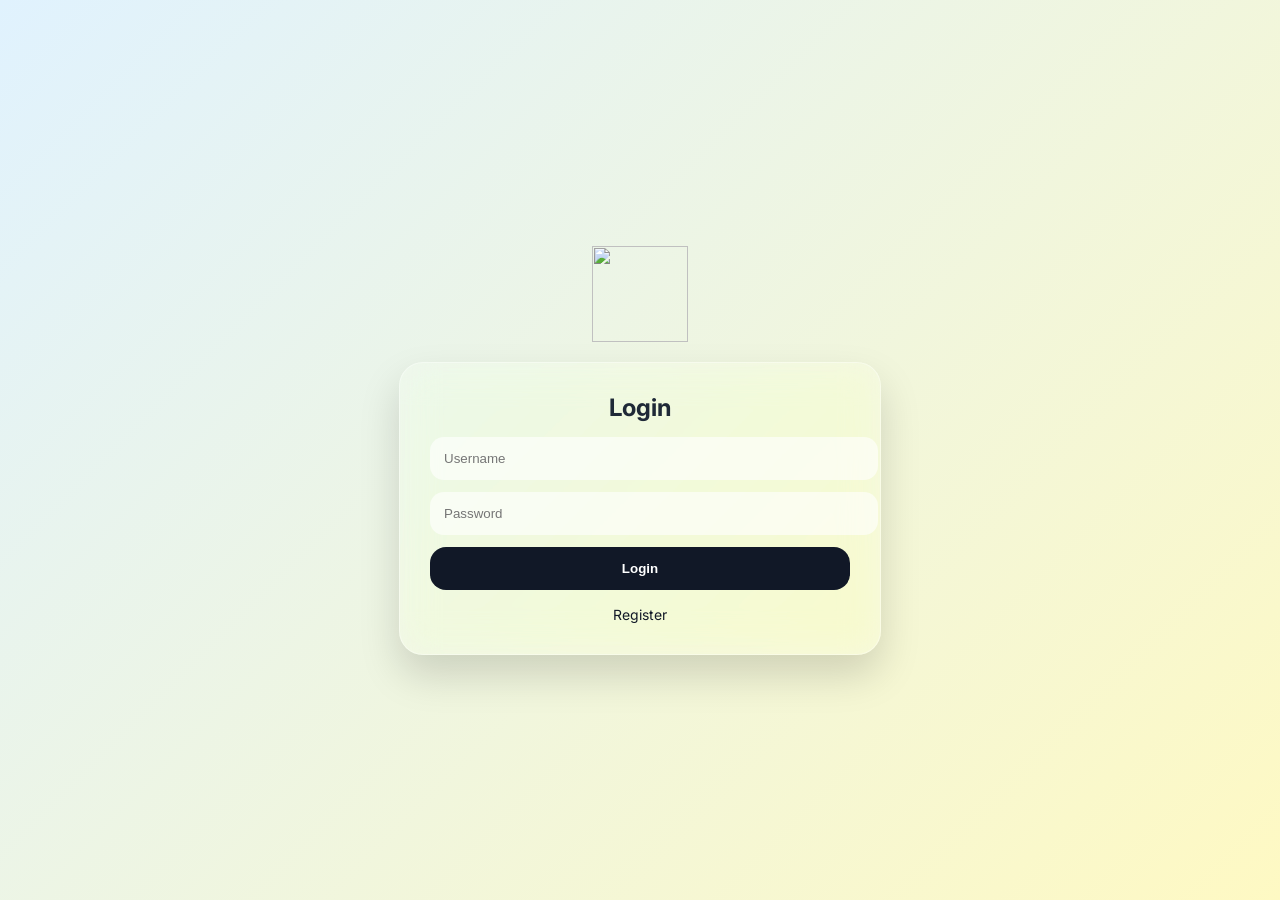
==== frontend/index.html @ f0342937 "Update logo image source in index.html" ====
<!DOCTYPE html>
<html>
<head>
<title>MOTI | Login</title>
<link rel="stylesheet" href="css/moti-glass-theme.css">
</head>
<body class="page-login">
<div class="page-wrapper">
<img src="moti-logo.png" class="logo-big">
<div class="glass-card">
<h2>Login</h2>
<input id="username" placeholder="Username">
<input id="password" type="password" placeholder="Password">
<button onclick="login()">Login</button>
<div class="link"><a href="register.html">Register</a></div>
</div>
</div>
<script src="js/auth.js"></script>
</body>
</html>
---- frontend/css/moti-glass-theme.css ----
/* ===== MOTI GLOBAL GLASS THEME ===== */
@import url('https://fonts.googleapis.com/css2?family=Inter:wght@300;400;600;700&display=swap');

:root{
  --glass-bg: rgba(255,255,255,0.25);
  --glass-border: rgba(255,255,255,0.35);
  --text-main: #1f2937;
}

/* ===== PAGE BACKGROUNDS (DIFFERENT CLOUD SHADES) ===== */
body.page-login {
  background: linear-gradient(135deg,#e0f2fe,#fef9c3);
}
body.page-register {
  background: linear-gradient(135deg,#fae8ff,#e0e7ff);
}
body.page-dashboard {
  background: linear-gradient(135deg,#dcfce7,#cffafe);
}

body{
  margin:0;
  min-height:100vh;
  font-family:'Inter',sans-serif;
  display:flex;
  justify-content:center;
  align-items:center;
  color:var(--text-main);
}

/* ===== CENTER LAYOUT ===== */
.page-wrapper{
  width:100%;
  display:flex;
  flex-direction:column;
  align-items:center;
  gap:20px;
}

/* ===== LOGO (CENTER, BIG) ===== */
.logo-big{
  width:6rem;
  height:6rem;
  object-fit:contain;
}

/* ===== GLASS CARD ===== */
.glass-card{
  width:90%;
  max-width:420px;
  padding:30px;
  border-radius:24px;
  background:var(--glass-bg);
  backdrop-filter: blur(18px) saturate(180%);
  -webkit-backdrop-filter: blur(18px) saturate(180%);
  border:1px solid var(--glass-border);
  box-shadow:0 20px 40px rgba(0,0,0,0.15);
}

/* ===== FORM ELEMENTS ===== */
.glass-card h2{
  margin:0 0 15px;
  text-align:center;
}

input{
  width:100%;
  padding:14px;
  margin-bottom:12px;
  border-radius:14px;
  border:none;
  outline:none;
  background:rgba(255,255,255,0.6);
}

button{
  width:100%;
  padding:14px;
  border-radius:16px;
  border:none;
  background:#111827;
  color:white;
  font-weight:600;
  cursor:pointer;
}

button:hover{
  opacity:0.9;
}

.link{
  margin-top:14px;
  text-align:center;
}

.link a{
  text-decoration:none;
  font-size:14px;
  color:#111827;
}

/* ===== DASHBOARD GRID ===== */
.dashboard-grid{
  display:grid;
  grid-template-columns:1fr 1fr;
  gap:15px;
  margin-top:20px;
}

.glass-box{
  padding:20px;
  border-radius:20px;
  background:var(--glass-bg);
  backdrop-filter: blur(16px);
  border:1px solid var(--glass-border);
  text-align:center;
  font-weight:600;
}
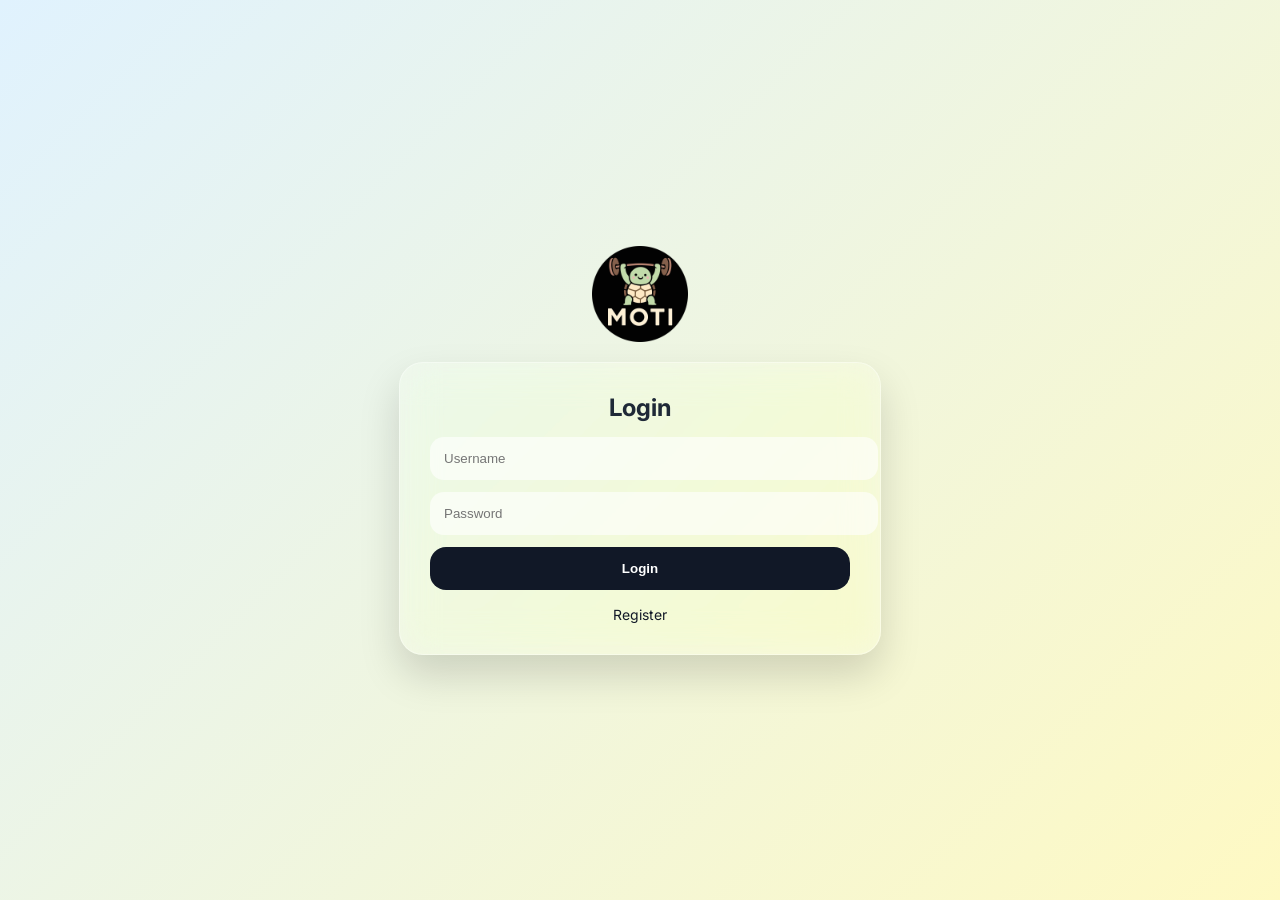
==== commit 6f036428: "Update logo image source in index.html" ====
--- a/frontend/index.html
+++ b/frontend/index.html
@@ -6,7 +6,7 @@
 </head>
 <body class="page-login">
 <div class="page-wrapper">
-<img src="moti-logo.png" class="logo-big">
+<img src="images/logo.png" class="logo-big">
 <div class="glass-card">
 <h2>Login</h2>
 <input id="username" placeholder="Username">
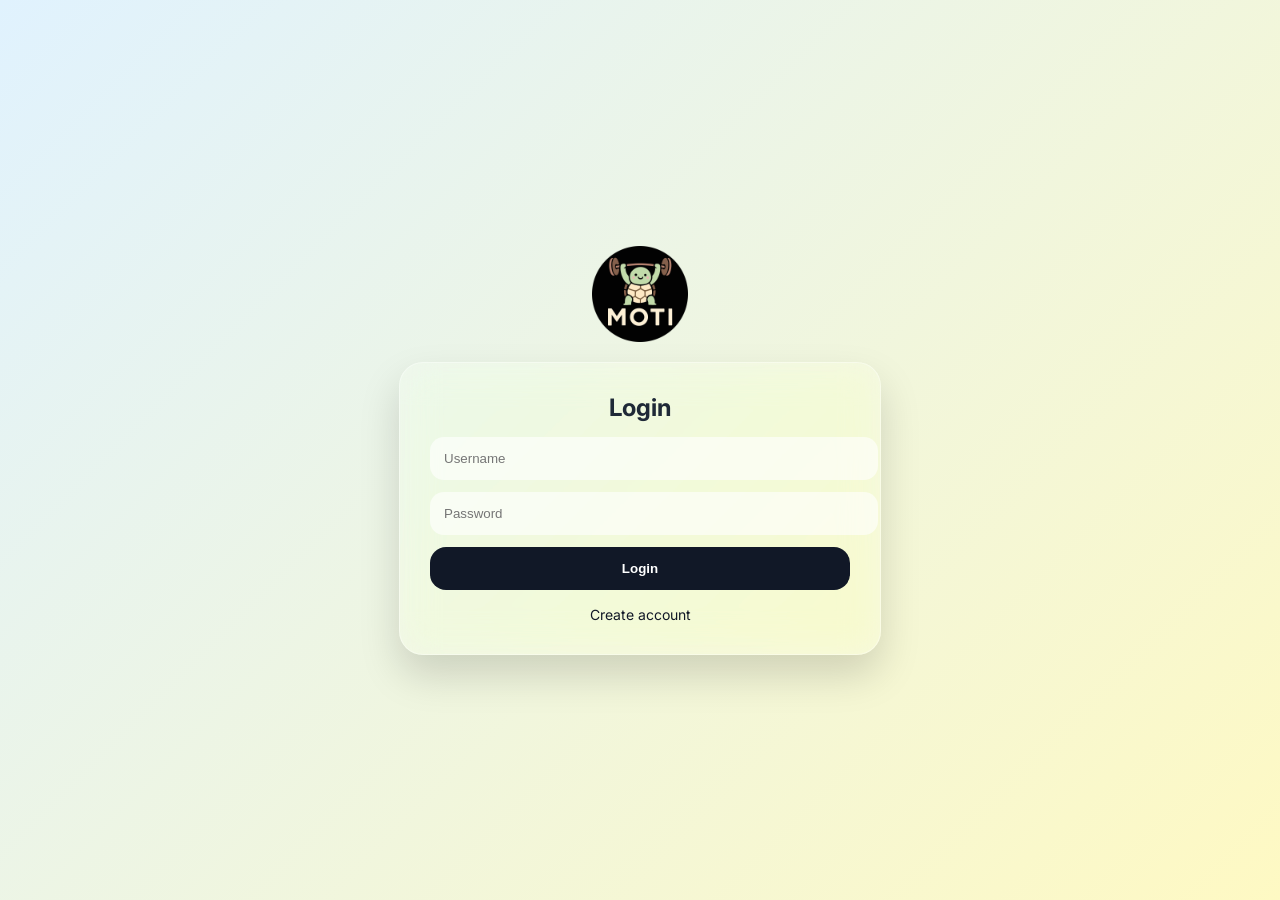
==== commit 706d8d83: "Update index.html" ====
--- a/frontend/index.html
+++ b/frontend/index.html
@@ -1,20 +1,48 @@
 <!DOCTYPE html>
-<html>
+<html lang="en">
 <head>
-<title>MOTI | Login</title>
-<link rel="stylesheet" href="css/moti-glass-theme.css">
+  <meta charset="UTF-8">
+  <title>MOTI | Login</title>
+  <meta name="viewport" content="width=device-width, initial-scale=1.0">
+  <link rel="stylesheet" href="css/moti-glass-theme.css">
 </head>
+
 <body class="page-login">
 <div class="page-wrapper">
-<img src="images/logo.png" class="logo-big">
-<div class="glass-card">
-<h2>Login</h2>
-<input id="username" placeholder="Username">
-<input id="password" type="password" placeholder="Password">
-<button onclick="login()">Login</button>
-<div class="link"><a href="register.html">Register</a></div>
+
+  <!-- LOGO -->
+  <img src="images/logo.png" class="logo-big">
+
+  <!-- GLASS CARD -->
+  <div class="glass-card">
+    <h2>Login</h2>
+
+    <input
+      id="username"
+      type="text"
+      placeholder="Username"
+      autocomplete="username"
+      required
+    >
+
+    <input
+      id="password"
+      type="password"
+      placeholder="Password"
+      autocomplete="current-password"
+      required
+    >
+
+    <button type="button" onclick="login()">Login</button>
+
+    <div class="link">
+      <a href="register.html">Create account</a>
+    </div>
+  </div>
+
 </div>
-</div>
+
+<!-- REAL AUTH SCRIPT -->
 <script src="js/auth.js"></script>
 </body>
 </html>
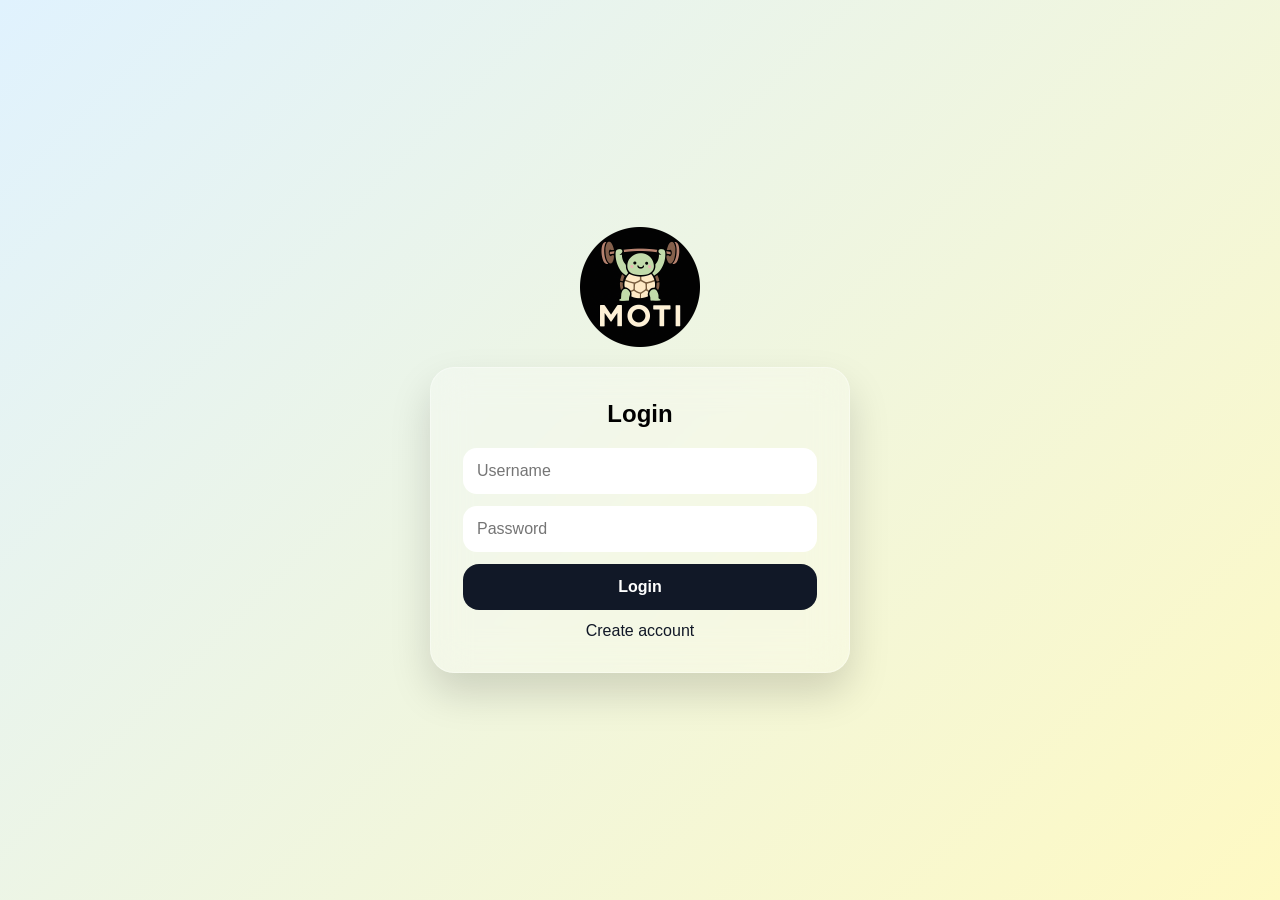
==== commit c2a419c8: "Update index.html" ====
--- a/frontend/index.html
+++ b/frontend/index.html
@@ -2,6 +2,7 @@
 <html lang="en">
 <head>
   <meta charset="UTF-8">
+  <meta name="viewport" content="width=device-width, initial-scale=1.0">
   <title>MOTI | Login</title>
   <meta name="viewport" content="width=device-width, initial-scale=1.0">
   <link rel="stylesheet" href="css/moti-glass-theme.css">
--- a/frontend/css/moti-glass-theme.css
+++ b/frontend/css/moti-glass-theme.css
@@ -1,119 +1,124 @@
-
-/* ===== MOTI GLOBAL GLASS THEME ===== */
-@import url('https://fonts.googleapis.com/css2?family=Inter:wght@300;400;600;700&display=swap');
-
-:root{
-  --glass-bg: rgba(255,255,255,0.25);
-  --glass-border: rgba(255,255,255,0.35);
-  --text-main: #1f2937;
+/* ===== RESET ===== */
+* {
+  box-sizing: border-box;
+  font-family: -apple-system, BlinkMacSystemFont, "SF Pro Display", "Inter", sans-serif;
 }
 
-/* ===== PAGE BACKGROUNDS (DIFFERENT CLOUD SHADES) ===== */
+body {
+  margin: 0;
+  min-height: 100vh;
+  display: flex;
+  justify-content: center;
+  align-items: center;
+}
+
+/* ===== BACKGROUND PER PAGE ===== */
 body.page-login {
-  background: linear-gradient(135deg,#e0f2fe,#fef9c3);
+  background: linear-gradient(135deg, #e0f2fe, #fef9c3);
 }
 body.page-register {
-  background: linear-gradient(135deg,#fae8ff,#e0e7ff);
+  background: linear-gradient(135deg, #fae8ff, #e0e7ff);
 }
 body.page-dashboard {
-  background: linear-gradient(135deg,#dcfce7,#cffafe);
+  background: linear-gradient(135deg, #dcfce7, #cffafe);
 }
 
-body{
-  margin:0;
-  min-height:100vh;
-  font-family:'Inter',sans-serif;
-  display:flex;
-  justify-content:center;
-  align-items:center;
-  color:var(--text-main);
+/* ===== PAGE WRAPPER ===== */
+.page-wrapper {
+  width: 100%;
+  max-width: 1200px;
+  padding: 20px;
+  display: flex;
+  flex-direction: column;
+  align-items: center;
 }
 
-/* ===== CENTER LAYOUT ===== */
-.page-wrapper{
-  width:100%;
-  display:flex;
-  flex-direction:column;
-  align-items:center;
-  gap:20px;
-}
-
-/* ===== LOGO (CENTER, BIG) ===== */
-.logo-big{
-  width:6rem;
-  height:6rem;
-  object-fit:contain;
+/* ===== LOGO ===== */
+.logo-big {
+  width: min(120px, 30vw);
+  height: auto;
+  margin-bottom: 20px;
 }
 
 /* ===== GLASS CARD ===== */
-.glass-card{
-  width:90%;
-  max-width:420px;
-  padding:30px;
-  border-radius:24px;
-  background:var(--glass-bg);
-  backdrop-filter: blur(18px) saturate(180%);
-  -webkit-backdrop-filter: blur(18px) saturate(180%);
-  border:1px solid var(--glass-border);
-  box-shadow:0 20px 40px rgba(0,0,0,0.15);
+.glass-card {
+  width: 100%;
+  max-width: 420px;
+  padding: clamp(20px, 5vw, 32px);
+  border-radius: 24px;
+
+  background: rgba(255,255,255,0.25);
+  backdrop-filter: blur(18px);
+  -webkit-backdrop-filter: blur(18px);
+
+  border: 1px solid rgba(255,255,255,0.35);
+  box-shadow: 0 20px 40px rgba(0,0,0,0.15);
 }
 
-/* ===== FORM ELEMENTS ===== */
-.glass-card h2{
-  margin:0 0 15px;
-  text-align:center;
+/* ===== TEXT ===== */
+h2, h3 {
+  text-align: center;
+  margin-top: 0;
 }
 
-input{
-  width:100%;
-  padding:14px;
-  margin-bottom:12px;
-  border-radius:14px;
-  border:none;
-  outline:none;
-  background:rgba(255,255,255,0.6);
+p {
+  font-size: clamp(14px, 3vw, 16px);
 }
 
-button{
-  width:100%;
-  padding:14px;
-  border-radius:16px;
-  border:none;
-  background:#111827;
-  color:white;
-  font-weight:600;
-  cursor:pointer;
+/* ===== INPUTS ===== */
+input {
+  width: 100%;
+  padding: clamp(12px, 3vw, 14px);
+  margin-bottom: 12px;
+  border-radius: 14px;
+  border: none;
+  outline: none;
+  font-size: clamp(14px, 3vw, 16px);
 }
 
-button:hover{
-  opacity:0.9;
+/* ===== BUTTON ===== */
+button {
+  width: 100%;
+  padding: clamp(12px, 3vw, 14px);
+  border-radius: 16px;
+  border: none;
+  font-weight: 600;
+  font-size: clamp(14px, 3vw, 16px);
+  background: #111827;
+  color: white;
 }
 
-.link{
-  margin-top:14px;
-  text-align:center;
+/* ===== LINKS ===== */
+.link {
+  text-align: center;
+  margin-top: 12px;
 }
-
-.link a{
-  text-decoration:none;
-  font-size:14px;
-  color:#111827;
+.link a {
+  text-decoration: none;
+  color: #111827;
 }
 
 /* ===== DASHBOARD GRID ===== */
-.dashboard-grid{
-  display:grid;
-  grid-template-columns:1fr 1fr;
-  gap:15px;
-  margin-top:20px;
+.dashboard-grid {
+  display: grid;
+  grid-template-columns: repeat(auto-fit, minmax(140px, 1fr));
+  gap: 14px;
+  margin-top: 20px;
 }
 
-.glass-box{
-  padding:20px;
-  border-radius:20px;
-  background:var(--glass-bg);
-  backdrop-filter: blur(16px);
-  border:1px solid var(--glass-border);
-  text-align:center;
-  font-weight:600;
+.glass-box {
+  padding: clamp(14px, 4vw, 20px);
+  border-radius: 18px;
+  text-align: center;
+
+  background: rgba(255,255,255,0.22);
+  backdrop-filter: blur(14px);
+  border: 1px solid rgba(255,255,255,0.3);
 }
+
+/* ===== MOBILE EXTRA FIX ===== */
+@media (max-width: 480px) {
+  .glass-card {
+    max-width: 100%;
+  }
+}
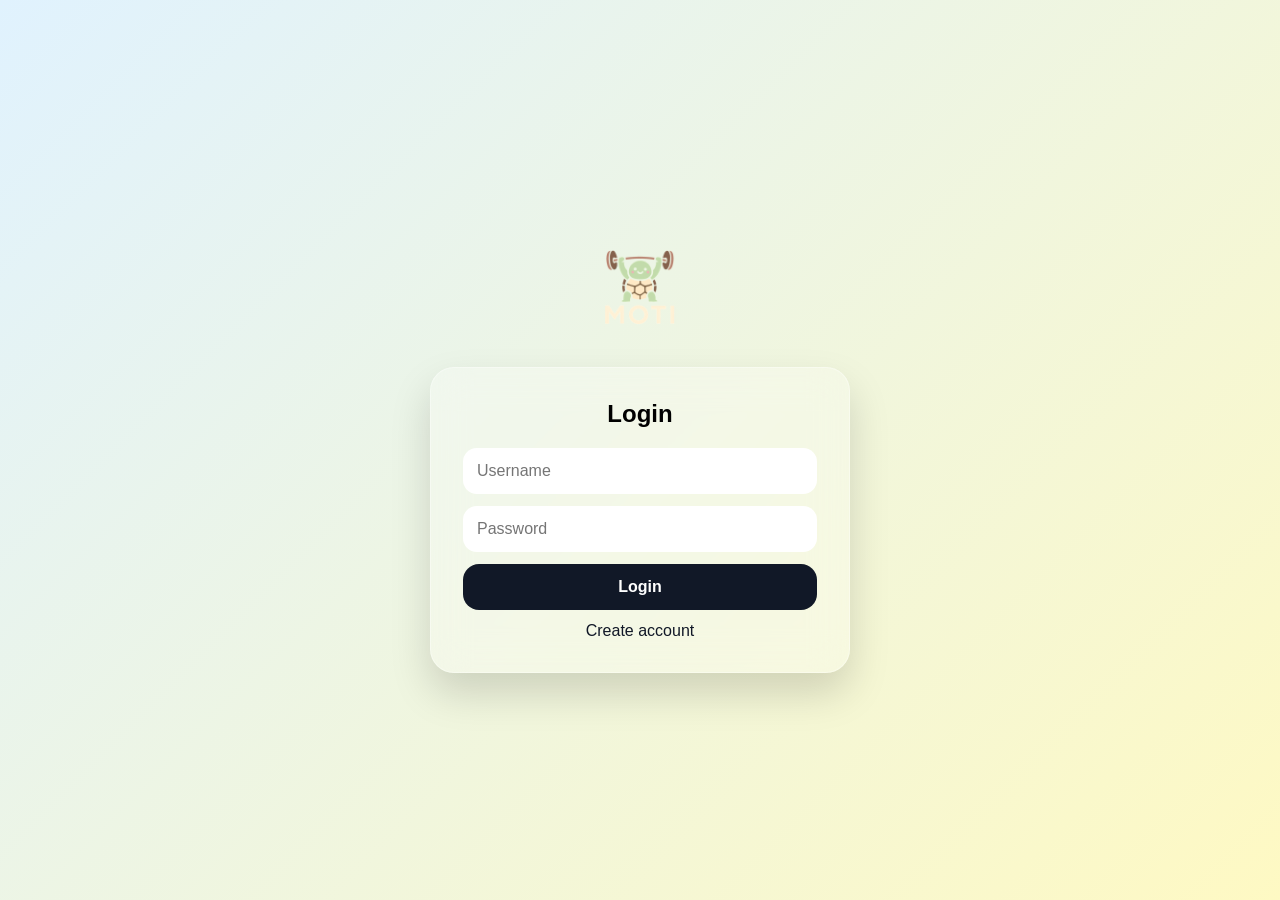
==== commit b06cd6b4: "Update index.html" ====
--- a/frontend/index.html
+++ b/frontend/index.html
@@ -2,7 +2,6 @@
 <html lang="en">
 <head>
   <meta charset="UTF-8">
-  <meta name="viewport" content="width=device-width, initial-scale=1.0">
   <title>MOTI | Login</title>
   <meta name="viewport" content="width=device-width, initial-scale=1.0">
   <link rel="stylesheet" href="css/moti-glass-theme.css">
@@ -12,7 +11,7 @@
 <div class="page-wrapper">
 
   <!-- LOGO -->
-  <img src="images/logo.png" class="logo-big">
+  <img src="images/logo.PNG" class="logo-big">
 
   <!-- GLASS CARD -->
   <div class="glass-card">
--- a/frontend/css/moti-glass-theme.css
+++ b/frontend/css/moti-glass-theme.css
@@ -115,6 +115,12 @@
   backdrop-filter: blur(14px);
   border: 1px solid rgba(255,255,255,0.3);
 }
+.logo-small {
+width: min(120px, 30vw);
+  height: auto;
+  margin-bottom: 20px;   /* center horizontally */
+}
+
 
 /* ===== MOBILE EXTRA FIX ===== */
 @media (max-width: 480px) {
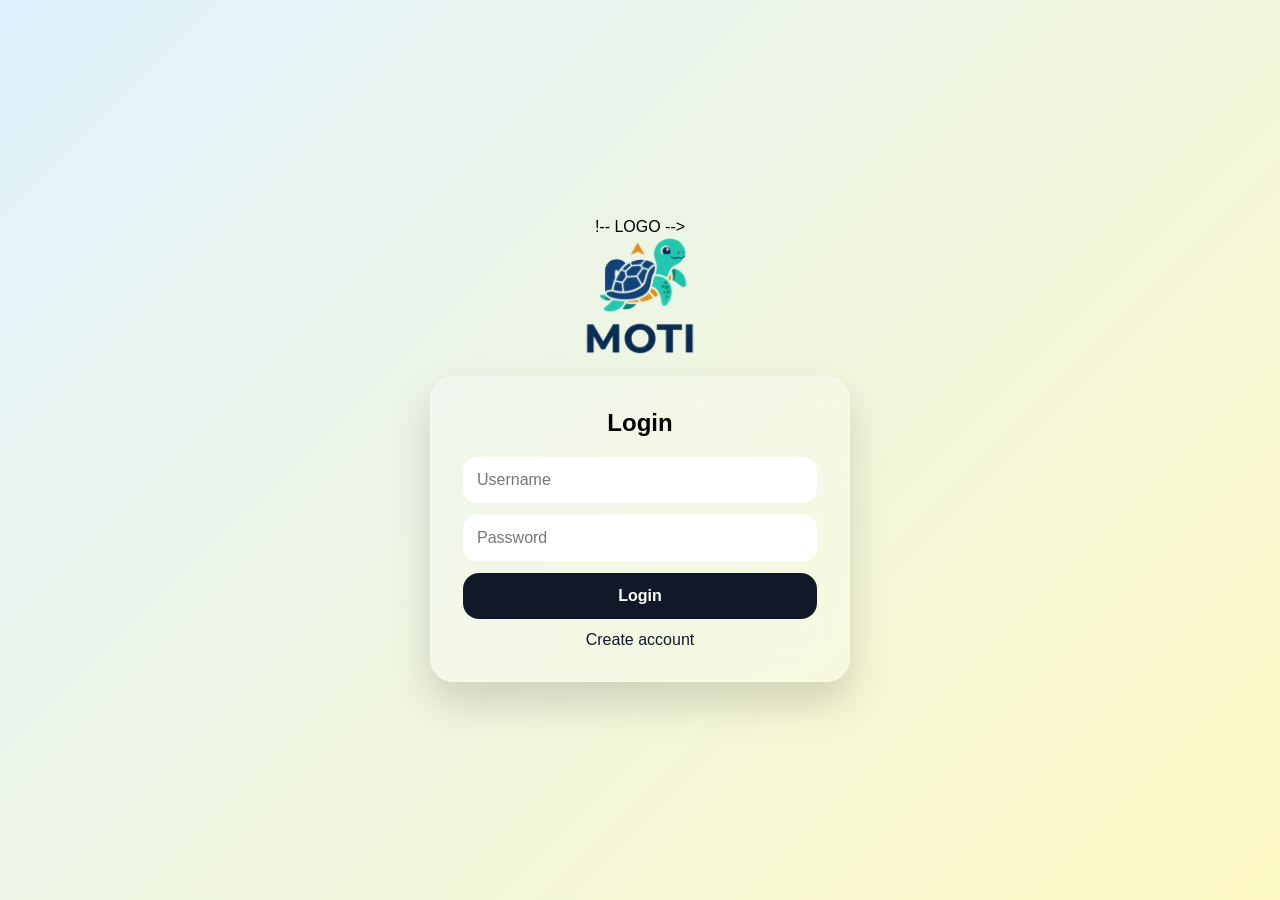
==== commit ed3fb8ac: "Update index.html" ====
--- a/frontend/index.html
+++ b/frontend/index.html
@@ -10,8 +10,8 @@
 <body class="page-login">
 <div class="page-wrapper">
 
-  <!-- LOGO -->
-  <img src="images/logo.PNG" class="logo-big">
+  !-- LOGO -->
+    <img src="images/LOGO.png" class="logo-big">
 
   <!-- GLASS CARD -->
   <div class="glass-card">
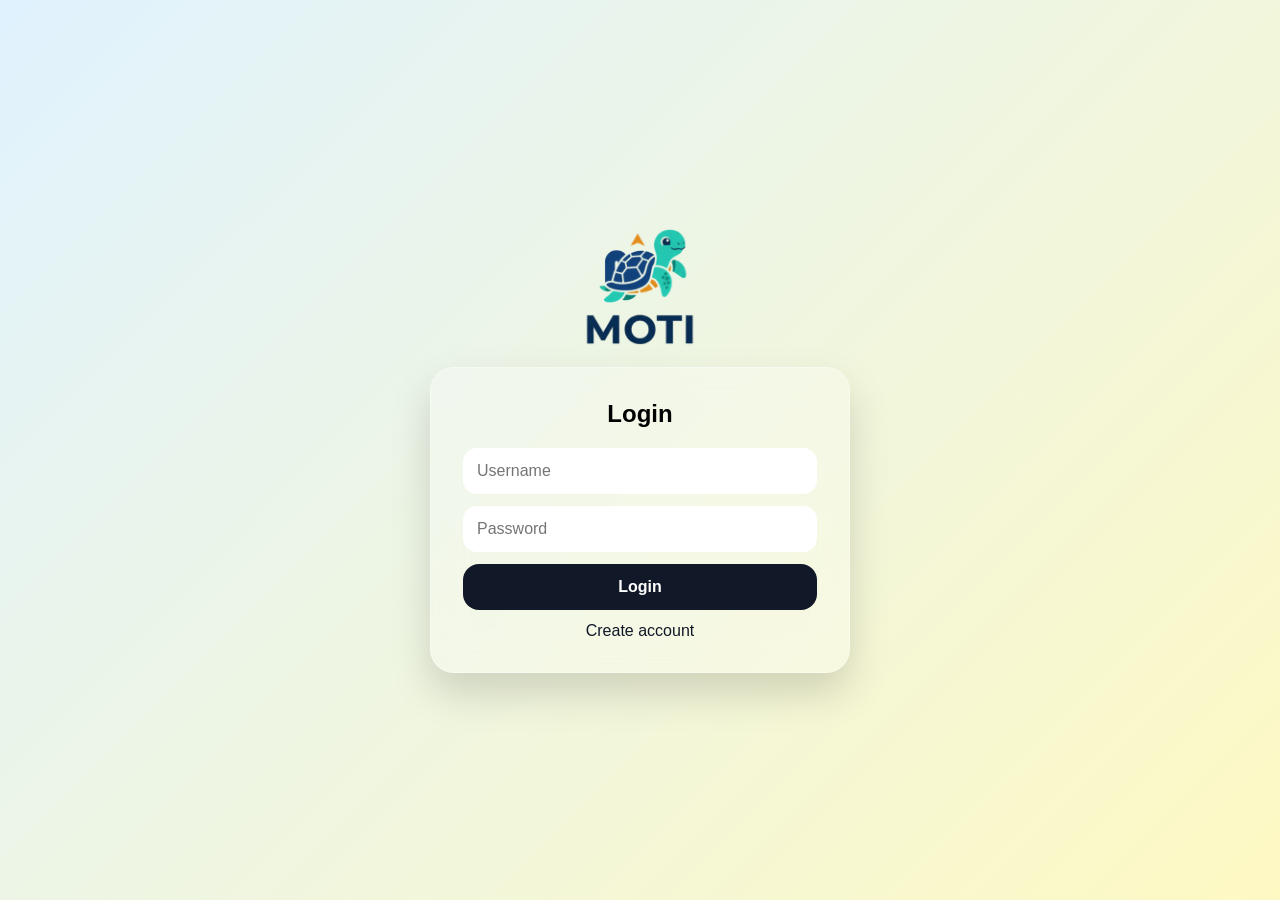
==== commit 5a4392eb: "Update index.html" ====
--- a/frontend/index.html
+++ b/frontend/index.html
@@ -10,7 +10,7 @@
 <body class="page-login">
 <div class="page-wrapper">
 
-  !-- LOGO -->
+  <!-- LOGO -->
     <img src="images/LOGO.png" class="logo-big">
 
   <!-- GLASS CARD -->
